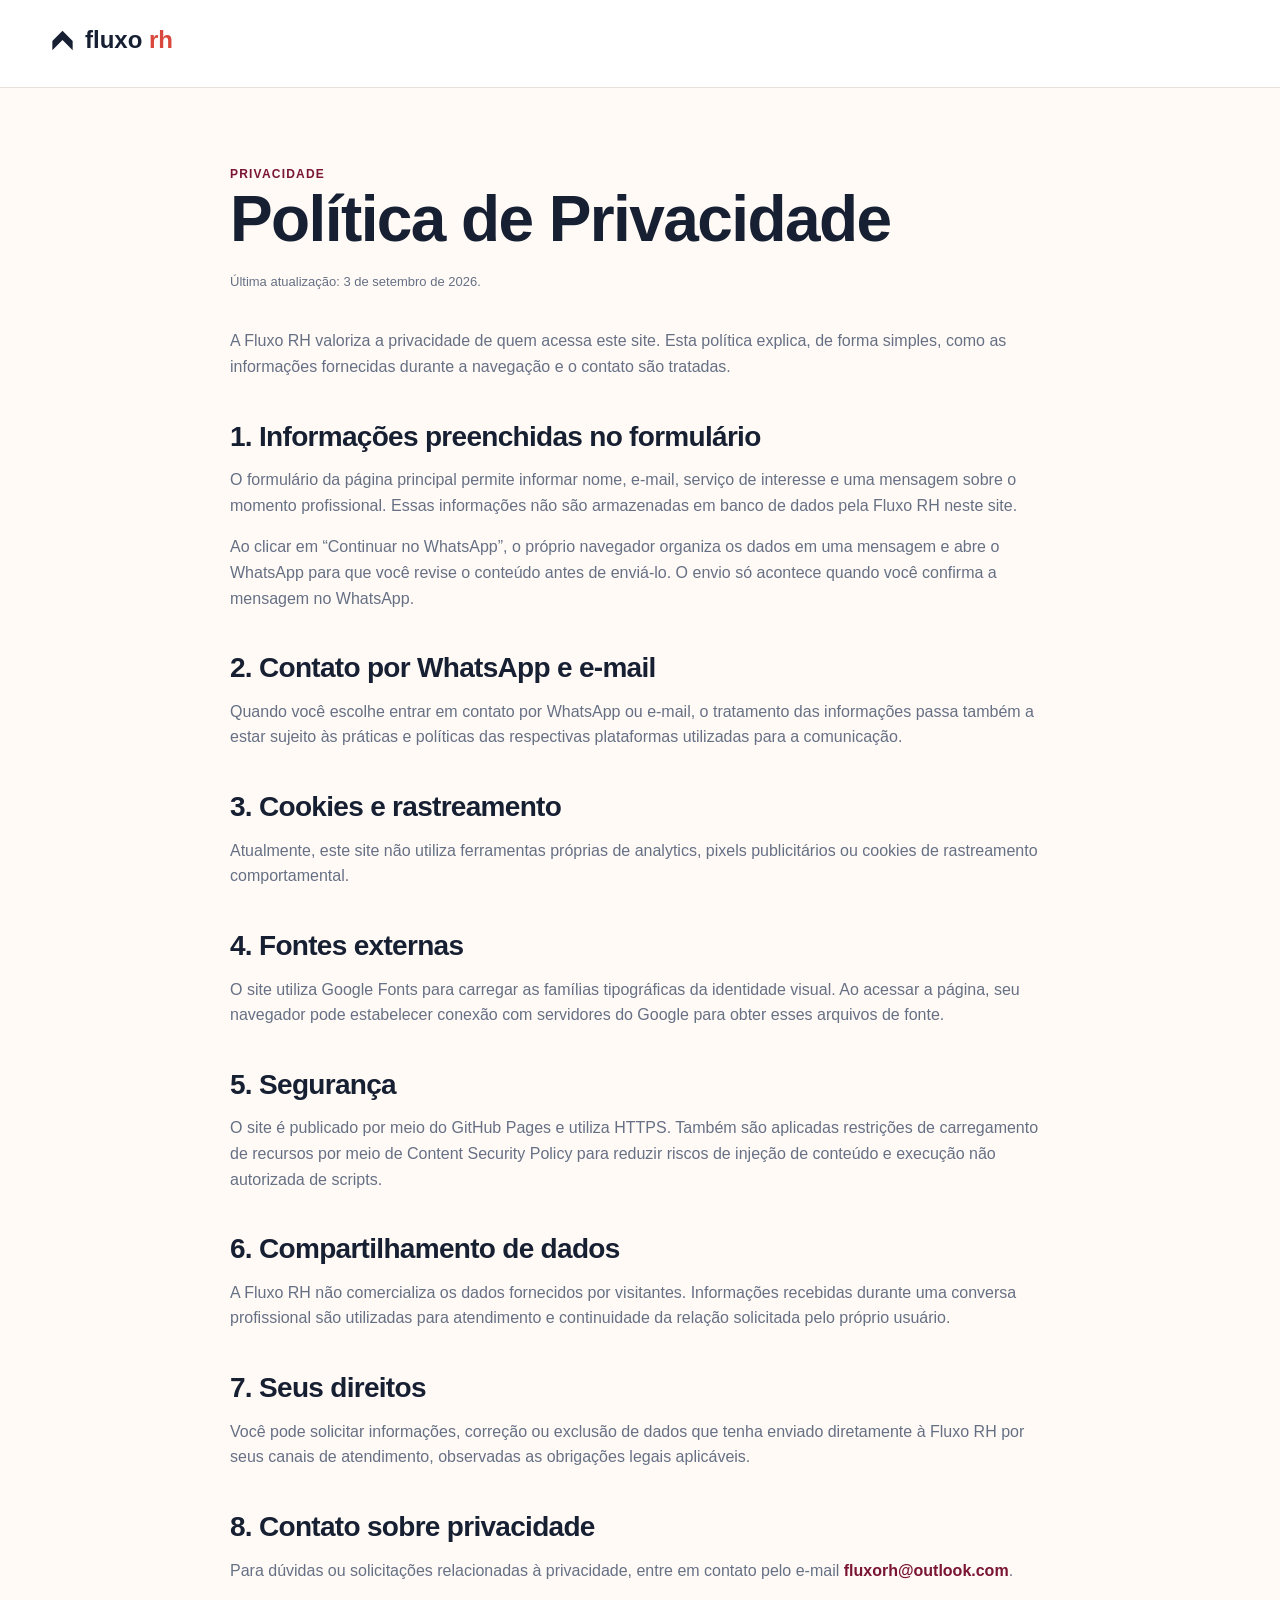
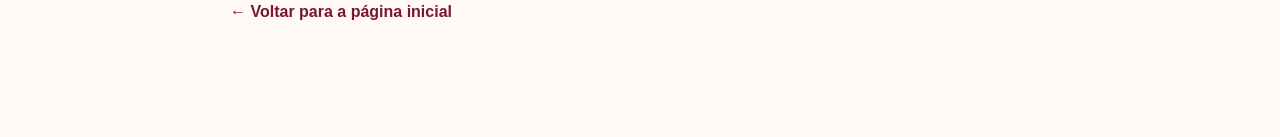
==== privacidade.html @ 14d74151 "Adiciona Política de Privacidade" ====
<!doctype html>
<html lang="pt-BR">
<head>
  <meta charset="utf-8">
  <meta name="viewport" content="width=device-width, initial-scale=1">
  <meta http-equiv="Content-Security-Policy" content="default-src 'self'; style-src 'self' https://fonts.googleapis.com; font-src 'self' https://fonts.gstatic.com; img-src 'self' data:; connect-src 'self' https://fonts.googleapis.com https://fonts.gstatic.com; object-src 'none'; base-uri 'self'; form-action 'self'; upgrade-insecure-requests">
  <meta name="referrer" content="strict-origin-when-cross-origin">
  <title>Política de Privacidade — Fluxo RH</title>
  <meta name="description" content="Política de Privacidade da Fluxo RH.">
  <link rel="canonical" href="https://somosfluxorh.com.br/privacidade.html">
  <link rel="icon" href="assets/favicon.svg" type="image/svg+xml">
  <link rel="preconnect" href="https://fonts.googleapis.com">
  <link rel="preconnect" href="https://fonts.gstatic.com" crossorigin>
  <link href="https://fonts.googleapis.com/css2?family=Baloo+2:wght@600;700&family=Manrope:wght@400;500;600;700;800&display=swap" rel="stylesheet">
  <link rel="stylesheet" href="css/styles.css">
  <link rel="stylesheet" href="css/hardening.css">
</head>
<body class="policy-page">
  <header class="policy-header">
    <div class="container">
      <a class="brand" href="index.html" aria-label="Voltar para a página inicial da Fluxo RH">
        <svg class="brand-symbol" viewBox="0 0 64 54" aria-hidden="true"><path d="M32 2 58 28v24L32 26 6 52V28L32 2Z" fill="currentColor"/></svg>
        <span class="brand-name">fluxo <b>rh</b></span>
      </a>
    </div>
  </header>
  <main class="policy-main">
    <div class="container policy-content">
      <span class="kicker">Privacidade</span>
      <h1>Política de Privacidade</h1>
      <p class="policy-updated">Última atualização: 3 de setembro de 2026.</p>

      <p>A Fluxo RH valoriza a privacidade de quem acessa este site. Esta política explica, de forma simples, como as informações fornecidas durante a navegação e o contato são tratadas.</p>

      <h2>1. Informações preenchidas no formulário</h2>
      <p>O formulário da página principal permite informar nome, e-mail, serviço de interesse e uma mensagem sobre o momento profissional. Essas informações não são armazenadas em banco de dados pela Fluxo RH neste site.</p>
      <p>Ao clicar em “Continuar no WhatsApp”, o próprio navegador organiza os dados em uma mensagem e abre o WhatsApp para que você revise o conteúdo antes de enviá-lo. O envio só acontece quando você confirma a mensagem no WhatsApp.</p>

      <h2>2. Contato por WhatsApp e e-mail</h2>
      <p>Quando você escolhe entrar em contato por WhatsApp ou e-mail, o tratamento das informações passa também a estar sujeito às práticas e políticas das respectivas plataformas utilizadas para a comunicação.</p>

      <h2>3. Cookies e rastreamento</h2>
      <p>Atualmente, este site não utiliza ferramentas próprias de analytics, pixels publicitários ou cookies de rastreamento comportamental.</p>

      <h2>4. Fontes externas</h2>
      <p>O site utiliza Google Fonts para carregar as famílias tipográficas da identidade visual. Ao acessar a página, seu navegador pode estabelecer conexão com servidores do Google para obter esses arquivos de fonte.</p>

      <h2>5. Segurança</h2>
      <p>O site é publicado por meio do GitHub Pages e utiliza HTTPS. Também são aplicadas restrições de carregamento de recursos por meio de Content Security Policy para reduzir riscos de injeção de conteúdo e execução não autorizada de scripts.</p>

      <h2>6. Compartilhamento de dados</h2>
      <p>A Fluxo RH não comercializa os dados fornecidos por visitantes. Informações recebidas durante uma conversa profissional são utilizadas para atendimento e continuidade da relação solicitada pelo próprio usuário.</p>

      <h2>7. Seus direitos</h2>
      <p>Você pode solicitar informações, correção ou exclusão de dados que tenha enviado diretamente à Fluxo RH por seus canais de atendimento, observadas as obrigações legais aplicáveis.</p>

      <h2>8. Contato sobre privacidade</h2>
      <p>Para dúvidas ou solicitações relacionadas à privacidade, entre em contato pelo e-mail <a href="mailto:fluxorh@outlook.com">fluxorh@outlook.com</a>.</p>

      <p><a href="index.html">← Voltar para a página inicial</a></p>
    </div>
  </main>
</body>
</html>
---- css/styles.css ----
:root{--paper:#fffaf5;--paper-2:#f7f3ee;--white:#fff;--ink:#172033;--muted:#667085;--line:#e9e1d8;--gold:#e8a33d;--coral:#d9483c;--wine:#7a1533;--sky:#3fa9e0;--navy:#111827;--radius-xl:32px;--radius-lg:24px;--radius-md:16px;--shadow:0 18px 60px rgba(23,32,51,.10)}*{box-sizing:border-box}html{scroll-behavior:smooth}body{margin:0;background:var(--paper);color:var(--ink);font-family:"Manrope",sans-serif;line-height:1.6;-webkit-font-smoothing:antialiased}img{display:block;max-width:100%}a{color:inherit;text-decoration:none}button,input,textarea,select{font:inherit}button{cursor:pointer}section{scroll-margin-top:90px}.container{width:min(1180px,calc(100% - 48px));margin-inline:auto}.skip-link{position:fixed;left:12px;top:-80px;z-index:999;background:var(--ink);color:#fff;padding:10px 14px;border-radius:10px}.skip-link:focus{top:12px}.site-header{position:sticky;top:0;z-index:100;background:rgba(255,250,245,.88);backdrop-filter:blur(18px);border-bottom:1px solid rgba(23,32,51,.07)}.nav-wrap{min-height:76px;display:flex;align-items:center;gap:28px}.brand{display:inline-flex;align-items:center;gap:10px;color:var(--ink);font-family:"Baloo 2",sans-serif;font-weight:700;font-size:24px;line-height:1}.brand-symbol{width:25px;height:23px}.brand-name b{font-weight:700;color:var(--coral)}.desktop-nav{margin-left:auto;display:flex;gap:28px;align-items:center;font-size:14px;font-weight:700;color:#475467}.desktop-nav a:hover{color:var(--coral)}.button{display:inline-flex;align-items:center;justify-content:center;min-height:48px;padding:0 22px;border-radius:999px;border:1px solid transparent;font-weight:800;font-size:14px;transition:.25s ease}.button:hover{transform:translateY(-2px)}.button-primary{background:linear-gradient(120deg,var(--gold),var(--coral));color:#291508;box-shadow:0 10px 30px rgba(217,72,60,.20)}.button-secondary{background:#fff;border-color:var(--line);color:var(--ink)}.button-light{background:#fff;color:var(--wine)}.header-cta{min-height:44px;padding-inline:18px}.menu-toggle{display:none;margin-left:auto;width:44px;height:44px;border:0;background:transparent;padding:9px}.menu-toggle span{display:block;height:2px;background:var(--ink);margin:6px;border-radius:2px}.mobile-menu{background:var(--paper);border-top:1px solid var(--line)}.mobile-menu nav{display:grid;gap:2px;padding:16px 24px 24px}.mobile-menu a:not(.button){padding:12px 4px;font-weight:700}.hero{padding:78px 0 86px;overflow:hidden}.hero-grid{display:grid;grid-template-columns:1.05fr .95fr;gap:64px;align-items:center}.eyebrow,.kicker{display:inline-block;text-transform:uppercase;letter-spacing:.10em;font-size:12px;font-weight:800;color:var(--wine)}h1,h2,h3{font-family:"Baloo 2",sans-serif;line-height:1.06;margin:0;letter-spacing:-.025em}h1{font-size:clamp(46px,6vw,78px);max-width:760px}h1 em{font-style:normal;color:var(--coral)}.hero-lead{font-size:18px;color:var(--muted);max-width:620px;margin:24px 0 0}.hero-actions{display:flex;gap:12px;flex-wrap:wrap;margin-top:32px}.trust-row{display:flex;gap:28px;flex-wrap:wrap;margin-top:38px;color:var(--muted);font-size:13px}.trust-row strong{color:var(--ink);display:block;font-size:18px}.hero-art{position:relative;min-height:560px;border-radius:42px;overflow:hidden;box-shadow:var(--shadow)}.hero-art img{width:100%;height:100%;object-fit:cover;position:absolute;inset:0}.hero-art:after{content:"";position:absolute;inset:0;background:linear-gradient(180deg,transparent 45%,rgba(17,24,39,.78))}.hero-art-overlay{position:absolute;z-index:2;left:30px;right:30px;bottom:28px;color:#fff;display:flex;gap:16px;align-items:center}.hero-art-overlay p{margin:0;font-size:15px}.art-symbol{width:34px;flex:0 0 auto}.section{padding:104px 0}.section-soft{background:var(--paper-2)}.section-heading{max-width:760px;margin-bottom:48px}.section-heading h2,.about-copy h2,.contact-copy h2{font-size:clamp(34px,4vw,52px);margin-top:10px}.section-heading p{color:var(--muted);font-size:17px;margin-top:16px}.moment-grid{display:grid;grid-template-columns:repeat(3,1fr);gap:18px}.moment-card{background:#fff;border:1px solid var(--line);border-radius:var(--radius-lg);padding:26px;min-height:220px;transition:.25s ease}.moment-card:hover{transform:translateY(-5px);box-shadow:var(--shadow);border-color:#ddcec1}.moment-card>span{font-size:12px;font-weight:800;color:var(--coral)}.moment-card h3{font-size:23px;margin-top:24px}.moment-card p{color:var(--muted);margin:12px 0 0;font-size:14px}.accent-card{background:var(--ink);color:#fff;border-color:var(--ink)}.accent-card p{color:#cfd4dc}.accent-card>span{color:var(--gold)}.services-grid{display:grid;grid-template-columns:repeat(2,1fr);gap:20px}.service-card{background:#fff;border:1px solid var(--line);border-radius:var(--radius-xl);padding:34px}.service-number{width:46px;height:46px;border-radius:14px;background:#fff1d8;color:#a45f00;display:grid;place-items:center;font-weight:800}.service-number.blue{background:#eaf6ff;color:#2075a6}.service-number.wine{background:#f7e8ed;color:var(--wine)}.service-number.sky{background:#e8f7fb;color:#1680a3}.service-card h3{font-size:27px;margin-top:22px}.service-card>p{color:var(--muted)}.service-card ul{padding-left:20px;color:#475467;font-size:14px}.service-card li+li{margin-top:6px}.text-link{display:inline-block;margin-top:8px;font-weight:800;color:var(--wine)}.service-fit,.service-deliver{margin-top:18px;padding-top:16px;border-top:1px solid var(--line)}.service-fit span,.service-deliver>span{display:block;text-transform:uppercase;letter-spacing:.06em;font-size:10px;font-weight:800;color:var(--muted);margin-bottom:6px}.service-fit strong{font-size:13px;line-height:1.45}.process-section{background:#fff}.process-flow{position:relative;display:grid;grid-template-columns:repeat(4,1fr);gap:24px}.flow-line{position:absolute;top:23px;left:10%;right:10%;height:2px;background:linear-gradient(90deg,var(--gold),var(--coral),var(--wine),var(--sky));z-index:0}.process-step{position:relative;z-index:1}.process-step>span{display:grid;place-items:center;width:48px;height:48px;border-radius:50%;background:var(--paper);border:2px solid var(--coral);font-size:12px;font-weight:800}.process-step h3{font-size:22px;margin-top:20px}.process-step p{color:var(--muted);font-size:14px}.brand-break{position:relative;overflow:hidden;color:#fff;padding:112px 0}.brand-break-bg{position:absolute;inset:0;background-image:linear-gradient(rgba(17,24,39,.38),rgba(17,24,39,.66)),url('../assets/fluxo-bg.svg');background-size:cover;background-position:center}.brand-break-content{position:relative;max-width:820px}.kicker.light{color:#fff0cd}.brand-break h2{font-size:clamp(40px,5vw,64px)}.brand-break p{font-size:18px;max-width:680px;color:#f2f4f7;margin:18px 0 30px}.about-grid{display:grid;grid-template-columns:1.05fr .95fr;gap:70px;align-items:center}.about-copy p{color:var(--muted);font-size:17px}.about-panel{display:grid;grid-template-columns:1fr 1fr;gap:14px}.about-panel div{background:#fff;border:1px solid var(--line);border-radius:20px;padding:24px}.about-panel strong{display:block;font-family:"Baloo 2";font-size:23px}.about-panel span{color:var(--muted);font-size:13px}.faq-grid{display:grid;grid-template-columns:.8fr 1.2fr;gap:70px}.faq-list details{border-bottom:1px solid #ddd4ca;padding:20px 0}.faq-list summary{list-style:none;cursor:pointer;font-weight:800;padding-right:34px;position:relative}.faq-list summary::-webkit-details-marker{display:none}.faq-list summary:after{content:"+";position:absolute;right:0;font-size:22px;top:-4px;color:var(--coral)}.faq-list details[open] summary:after{content:"−"}.faq-list p{color:var(--muted);margin:12px 0 0;max-width:64ch}.contact-section{background:#fff}.contact-grid{display:grid;grid-template-columns:.85fr 1.15fr;gap:72px}.contact-copy>p{color:var(--muted);font-size:17px}.contact-direct{display:grid;gap:10px;margin-top:30px}.contact-direct a{display:flex;justify-content:space-between;gap:18px;padding:16px 0;border-bottom:1px solid var(--line)}.contact-direct span{color:var(--muted)}.contact-form{display:grid;grid-template-columns:1fr 1fr;gap:16px;background:var(--paper-2);border:1px solid var(--line);border-radius:var(--radius-xl);padding:30px}.contact-form label{font-size:12px;text-transform:uppercase;letter-spacing:.04em;font-weight:800;color:#475467}.contact-form label:nth-child(4),.contact-form button,.contact-form small{grid-column:1/-1}.contact-form input,.contact-form textarea,.contact-form select{display:block;width:100%;margin-top:7px;border:1px solid #ddd4ca;background:#fff;border-radius:14px;padding:13px 14px;color:var(--ink);outline:none}.contact-form input:focus,.contact-form textarea:focus,.contact-form select:focus{border-color:var(--coral);box-shadow:0 0 0 3px rgba(217,72,60,.10)}.contact-form textarea{resize:vertical}.contact-form .button{justify-self:start}.contact-form small{color:var(--muted);font-size:11px}.site-footer{background:var(--navy);color:#fff;padding:56px 0 30px}.footer-grid{display:grid;grid-template-columns:1fr auto;gap:34px;align-items:start}.footer-brand{color:#fff}.footer-grid p{color:#aeb6c2;margin:10px 0 0}.footer-links{display:flex;gap:22px;color:#d3d8df;font-size:13px;font-weight:700}.footer-note{grid-column:1/-1;border-top:1px solid rgba(255,255,255,.10);padding-top:24px;color:#8993a2;font-size:12px}.mobile-whatsapp{display:none}.reveal{opacity:0;transform:translateY(18px);transition:opacity .7s ease,transform .7s ease}.reveal.visible{opacity:1;transform:none}.desktop-nav a.active{color:var(--coral)}.site-header.scrolled{box-shadow:0 8px 28px rgba(23,32,51,.08)}a:focus-visible,button:focus-visible,input:focus-visible,textarea:focus-visible,select:focus-visible,summary:focus-visible{outline:3px solid rgba(63,169,224,.45);outline-offset:3px}@media (prefers-reduced-motion:reduce){html{scroll-behavior:auto}.reveal{opacity:1;transform:none;transition:none}*{animation:none!important;transition-duration:.01ms!important}}@media(max-width:980px){.desktop-nav,.header-cta{display:none}.menu-toggle{display:block}.hero-grid,.about-grid,.faq-grid,.contact-grid{grid-template-columns:1fr}.hero{padding-top:48px}.hero-art{min-height:460px;order:-1}.moment-grid{grid-template-columns:1fr 1fr}.process-flow{grid-template-columns:1fr 1fr}.flow-line{display:none}.services-grid{grid-template-columns:1fr}.faq-grid{gap:20px}.contact-grid{gap:36px}.footer-grid{grid-template-columns:1fr}.footer-links{flex-wrap:wrap}.footer-note{grid-column:auto}}@media(max-width:640px){body{padding-bottom:72px}.container{width:min(100% - 32px,1180px)}.site-header{background:rgba(255,250,245,.96)}.nav-wrap{min-height:64px}.brand{font-size:21px}.hero{padding:24px 0 52px}.hero-grid{gap:24px}.hero-copy{order:1}.hero-art{order:2;min-height:210px;height:210px;border-radius:24px;box-shadow:0 12px 36px rgba(23,32,51,.12)}.hero-art-overlay{left:18px;right:18px;bottom:16px}.hero-art-overlay p{font-size:13px;line-height:1.35}.art-symbol{width:28px}.eyebrow{font-size:9px;line-height:1.5}.hero h1{font-size:clamp(38px,11vw,50px);margin-top:10px}.hero-lead{font-size:15px;line-height:1.55;margin-top:16px}.hero-actions{display:grid;margin-top:22px}.hero-actions .button{width:100%;min-height:46px}.trust-row{display:grid;grid-template-columns:repeat(3,1fr);gap:8px;margin-top:22px;font-size:10px}.trust-row span{padding:10px 8px;background:#fff;border:1px solid var(--line);border-radius:12px}.trust-row strong{font-size:15px}.section{padding:58px 0}.section-heading{margin-bottom:24px}.section-heading h2,.about-copy h2,.contact-copy h2{font-size:clamp(30px,9vw,39px)}.section-heading p{font-size:15px;line-height:1.55}.moment-grid,.services-grid{display:flex;overflow-x:auto;gap:14px;margin-inline:-16px;padding:0 16px 12px;scroll-snap-type:x mandatory;scrollbar-width:none}.moment-grid::-webkit-scrollbar,.services-grid::-webkit-scrollbar{display:none}.moment-card{flex:0 0 82vw;min-height:178px;padding:22px;scroll-snap-align:start}.moment-card h3{font-size:21px;margin-top:16px}.moment-card p{font-size:13px}.service-card{flex:0 0 86vw;padding:24px;scroll-snap-align:start}.service-card h3{font-size:24px;margin-top:16px}.service-card>p{font-size:14px;line-height:1.55}.service-fit,.service-deliver{margin-top:13px;padding-top:12px}.service-fit strong,.service-card ul{font-size:12.5px}.service-card ul{margin:6px 0 0}.text-link{margin-top:10px}.process-flow{display:grid;grid-template-columns:1fr;gap:0;border-left:2px solid var(--line);margin-left:23px}.process-step{display:grid;grid-template-columns:48px 1fr;column-gap:14px;padding:0 0 20px;margin-left:-25px}.process-step>span{grid-row:1/3;width:46px;height:46px;background:#fff}.process-step h3{font-size:19px;margin:4px 0 2px}.process-step p{font-size:13px;line-height:1.45;margin:0}.brand-break{padding:52px 0}.brand-break h2{font-size:34px}.brand-break p{display:none}.brand-break .button{margin-top:22px}.about-grid{gap:24px}.about-copy p{font-size:15px;line-height:1.55}.about-copy p+p{display:none}.about-panel{grid-template-columns:1fr 1fr;gap:8px}.about-panel div{padding:15px 13px;border-radius:15px}.about-panel strong{font-size:17px;line-height:1.15}.about-panel span{font-size:10.5px;line-height:1.3;display:block;margin-top:4px}.faq-grid{gap:6px}.faq-list details{padding:16px 0}.faq-list summary{font-size:14px}.faq-list p{font-size:13px;line-height:1.5}.contact-grid{gap:24px}.contact-copy>p{font-size:14px}.contact-direct{margin-top:18px}.contact-direct a{padding:11px 0;font-size:13px}.contact-form{grid-template-columns:1fr;padding:18px;gap:12px;border-radius:22px}.contact-form label,.contact-form label:nth-child(4),.contact-form button,.contact-form small{grid-column:auto}.contact-form input,.contact-form textarea,.contact-form select{padding:11px 12px}.contact-form textarea{min-height:92px}.contact-form .button{width:100%}.footer-links{display:none}.site-footer{padding:38px 0 82px}.footer-grid{gap:18px}.footer-note{padding-top:16px}.mobile-whatsapp{display:flex;position:fixed;z-index:90;left:12px;right:12px;bottom:10px;height:52px;border-radius:18px;align-items:center;justify-content:center;background:#172033;color:#fff;font-weight:800;box-shadow:0 12px 36px rgba(17,24,39,.28)}}
---- css/hardening.css ----
.service-details-toggle{display:none}.policy-page{min-height:100vh;background:var(--paper)}.policy-header{padding:28px 0;border-bottom:1px solid var(--line);background:#fff}.policy-main{padding:72px 0 96px}.policy-content{max-width:820px}.policy-content h1{font-size:clamp(40px,7vw,64px);margin-bottom:18px}.policy-content h2{font-size:28px;margin-top:42px}.policy-content p,.policy-content li{color:var(--muted)}.policy-content a{color:var(--wine);font-weight:800}.policy-content ul{padding-left:22px}.policy-updated{font-size:13px;color:var(--muted);margin-bottom:36px}.privacy-link{font-weight:700}.form-privacy{line-height:1.5}.form-privacy a{text-decoration:underline;text-underline-offset:2px}.footer-links .privacy-link{color:#fff}@media(max-width:640px){.hero-actions .button,.contact-form .button{min-height:50px}.trust-row{grid-template-columns:repeat(2,minmax(0,1fr))!important;gap:12px!important}.trust-row span{padding:15px 13px!important;min-height:68px;display:flex;flex-direction:column;justify-content:center}.moment-grid,.services-grid{gap:16px!important;padding-bottom:16px!important;align-items:flex-start!important}.moment-card{flex:0 0 82vw!important;min-height:0!important;height:auto!important;padding:26px!important;border-radius:26px;align-self:flex-start!important}.moment-card h3{margin-top:18px!important}.service-card{flex:0 0 88vw!important;min-height:0!important;height:auto!important;padding:28px!important;border-radius:28px;align-self:flex-start!important}.service-card>p{margin-bottom:0}.service-fit,.service-deliver{display:none}.service-card.details-open .service-fit,.service-card.details-open .service-deliver{display:block}.service-details-toggle{display:flex;width:100%;min-height:48px;margin-top:18px;padding:0;border:0;border-top:1px solid var(--line);background:transparent;color:var(--wine);align-items:flex-end;justify-content:space-between;font-weight:800;text-align:left}.service-details-toggle:after{content:'+';font-size:22px;line-height:1}.service-details-toggle[aria-expanded="true"]:after{content:'−'}.service-card.details-open .service-fit{margin-top:16px;padding-top:16px}.service-card.details-open .service-deliver{margin-top:16px;padding-top:16px}.service-card .text-link{margin-top:18px!important}.process-step{padding-bottom:26px!important;column-gap:16px!important}.about-panel{gap:12px!important}.about-panel div{padding:20px 18px!important;min-height:104px;display:flex;flex-direction:column;justify-content:center}.faq-list details{padding:18px 0!important}.faq-list summary{min-height:44px;display:flex;align-items:center}.contact-form{padding:26px!important;gap:18px!important}.contact-form input,.contact-form textarea,.contact-form select{padding:15px 16px!important;min-height:50px}.contact-direct a{padding:18px 0!important}.policy-main{padding:48px 0 82px}.policy-content h2{font-size:24px;margin-top:34px}}
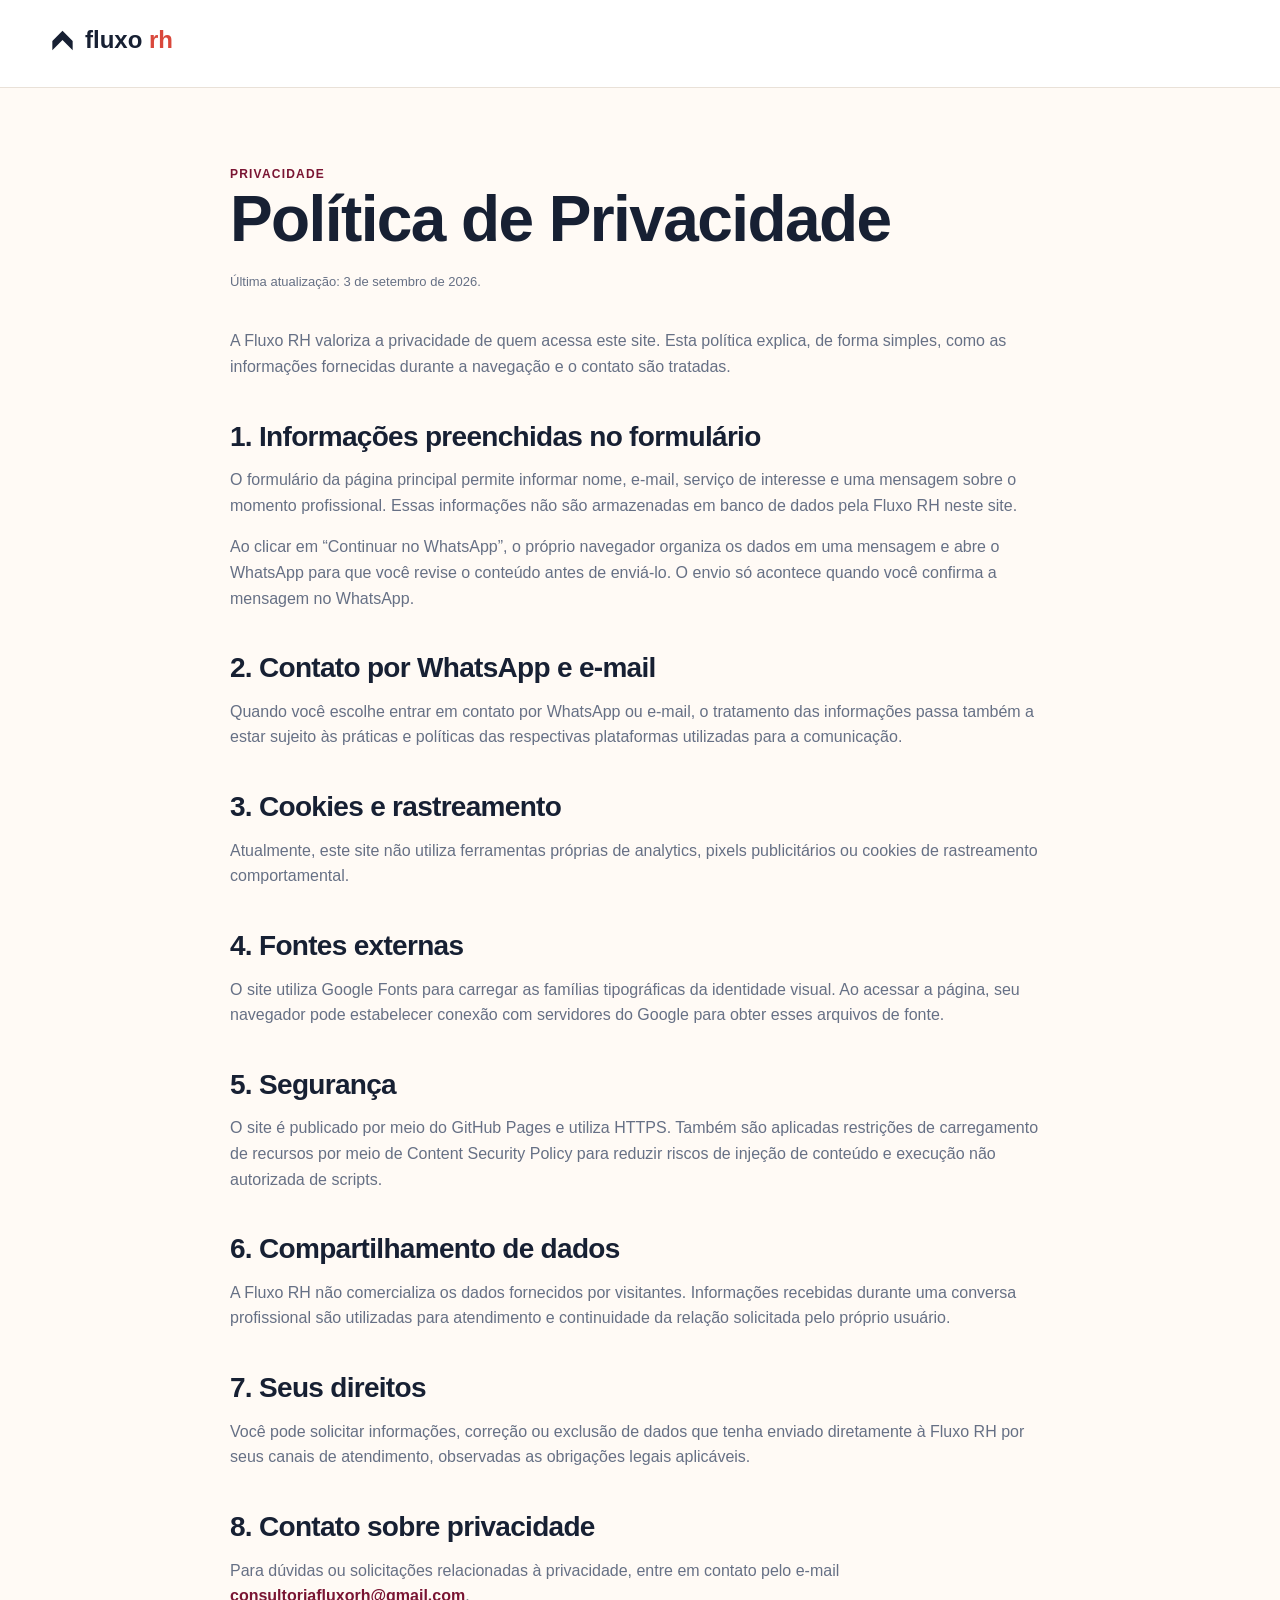
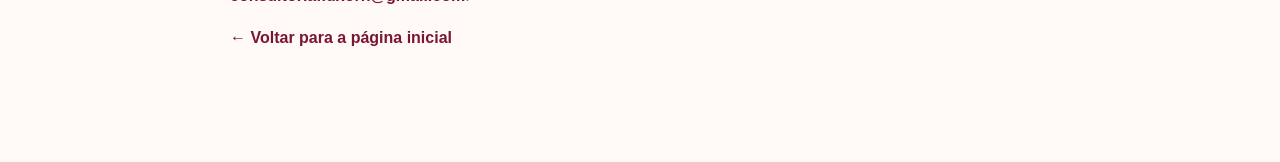
==== commit 998c816b: "Atualiza e-mail de contato na política de privacidade" ====
--- a/privacidade.html
+++ b/privacidade.html
@@ -55,7 +55,7 @@
       <p>Você pode solicitar informações, correção ou exclusão de dados que tenha enviado diretamente à Fluxo RH por seus canais de atendimento, observadas as obrigações legais aplicáveis.</p>
 
       <h2>8. Contato sobre privacidade</h2>
-      <p>Para dúvidas ou solicitações relacionadas à privacidade, entre em contato pelo e-mail <a href="mailto:fluxorh@outlook.com">fluxorh@outlook.com</a>.</p>
+      <p>Para dúvidas ou solicitações relacionadas à privacidade, entre em contato pelo e-mail <a href="mailto:consultoriafluxorh@gmail.com">consultoriafluxorh@gmail.com</a>.</p>
 
       <p><a href="index.html">← Voltar para a página inicial</a></p>
     </div>
